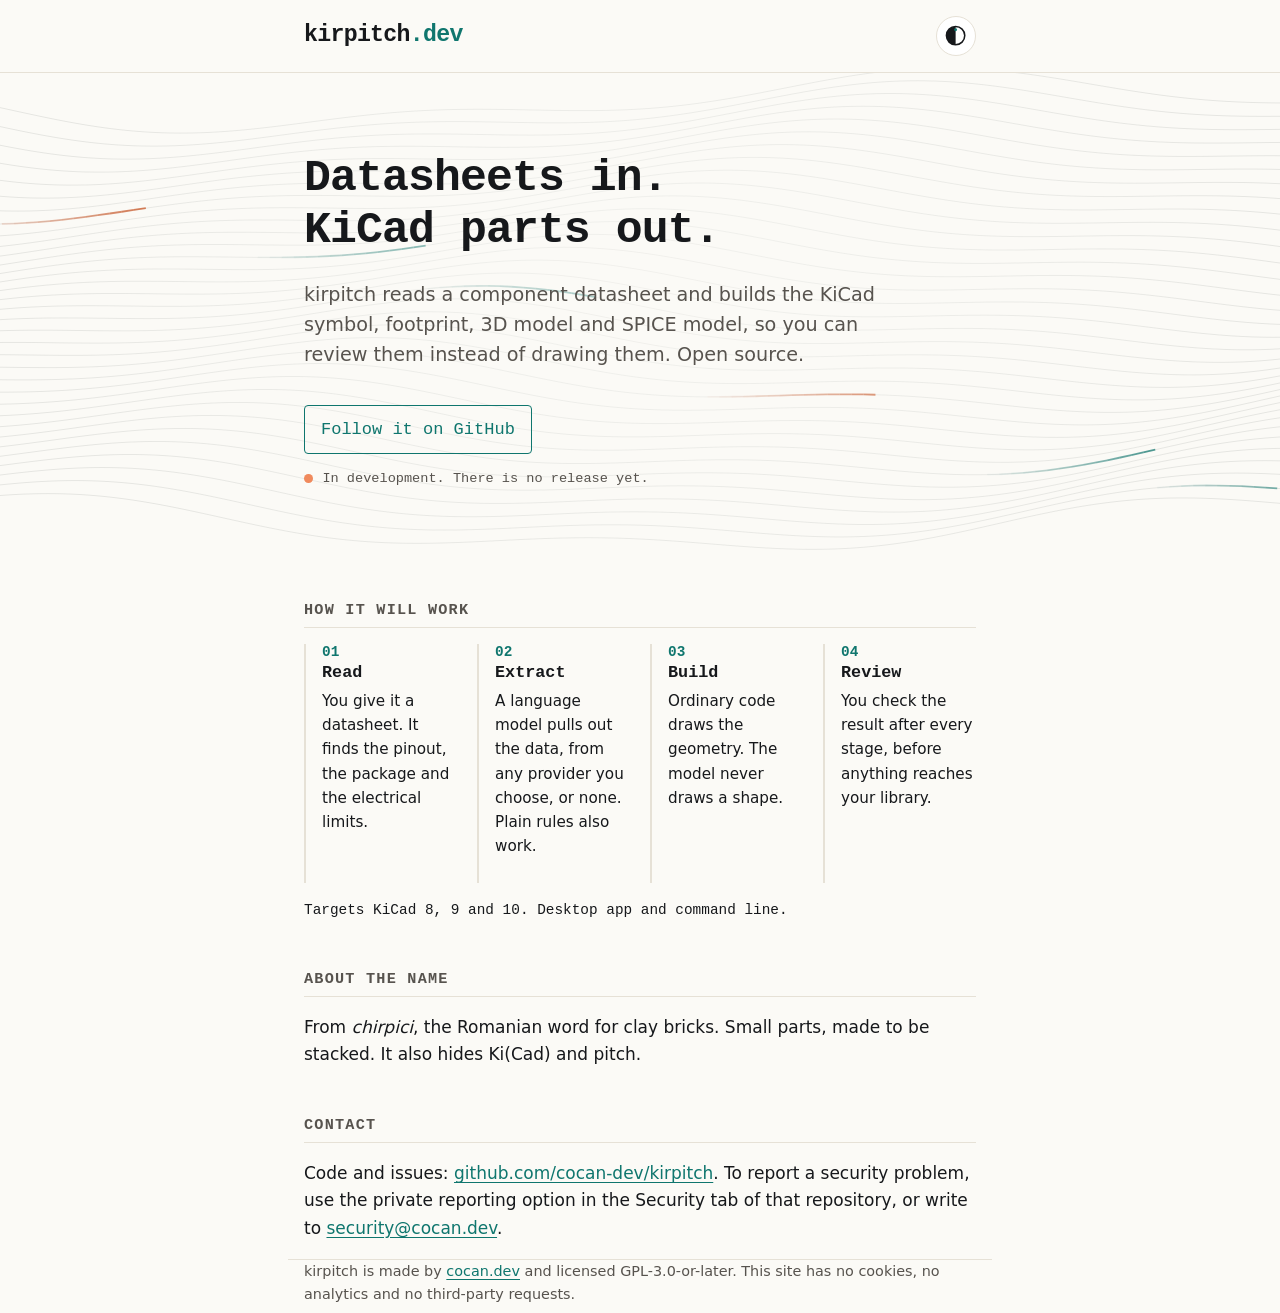
==== index.html @ 2db50135 "Kirpitch holding page Holding page for kirpitch.dev, deployed with GitHub Pages." ====
<!doctype html>
<html lang="en">
<head>
  <meta charset="utf-8">
  <meta name="viewport" content="width=device-width, initial-scale=1">
  <title>kirpitch.dev: datasheets in, KiCad parts out</title>
  <meta name="description" content="kirpitch turns component datasheets into reviewed KiCad parts. Open source, in development.">
  <meta name="color-scheme" content="light dark">
  <link rel="icon" href="favicon.svg" type="image/svg+xml">
  <link rel="stylesheet" href="style.css">
</head>
<body>
  <header class="top">
    <div class="wrap topbar">
      <a class="logo" href="/">kirpitch<span>.dev</span></a>
      <button class="theme" type="button" aria-label="Switch between light and dark theme" title="Light / dark">
        <svg viewBox="0 0 24 24" aria-hidden="true"><circle class="rim" cx="12" cy="12" r="9.5"/><path class="half" d="M12 2.5a9.5 9.5 0 0 0 0 19z"/><circle class="pin" cx="12" cy="6" r="1.5"/></svg>
      </button>
    </div>
  </header>
  <script>
    (function () {
      var r = document.documentElement, k = "theme";
      try { var s = localStorage.getItem(k); if (s) r.dataset.theme = s; } catch (e) {}
      document.addEventListener("click", function (e) {
        var b = e.target.closest(".theme"); if (!b) return;
        var dark = r.dataset.theme ? r.dataset.theme === "dark" : matchMedia("(prefers-color-scheme: dark)").matches;
        var next = dark ? "light" : "dark";
        var apply = function () { r.dataset.theme = next; try { localStorage.setItem(k, next); } catch (e2) {} };
        if (!document.startViewTransition || matchMedia("(prefers-reduced-motion: reduce)").matches) { apply(); return; }
        /* the new theme spreads outward from the button as a wave */
        var rc = b.getBoundingClientRect(), x = rc.left + rc.width / 2, y = rc.top + rc.height / 2;
        var end = Math.hypot(Math.max(x, innerWidth - x), Math.max(y, innerHeight - y));
        var tr = document.startViewTransition(apply);
        tr.ready.then(function () {
          r.animate({ clipPath: ["circle(0px at " + x + "px " + y + "px)", "circle(" + end + "px at " + x + "px " + y + "px)"] },
            { duration: 750, easing: "cubic-bezier(.4,0,.2,1)", pseudoElement: "::view-transition-new(root)" });
          var ring = document.createElement("div"); ring.className = "wave"; ring.style.left = x + "px"; ring.style.top = y + "px";
          document.body.appendChild(ring);
          ring.animate({ transform: ["translate(-50%,-50%) scale(0)", "translate(-50%,-50%) scale(" + (2 * end / 100) + ")"], opacity: [0.9, 0] },
            { duration: 750, easing: "cubic-bezier(.4,0,.2,1)" }).onfinish = function () { ring.remove(); };
        });
      });
    })();
  </script>

  <main class="wrap">
    <section class="hero">
      <h1>Datasheets in. <span class="nb">KiCad parts out.</span></h1>
      <p class="lead">kirpitch reads a component datasheet and builds the KiCad symbol, footprint, 3D model and SPICE model, so you can review them instead of drawing them. Open source.</p>
      <p><a class="button" href="https://github.com/cocan-dev/kirpitch">Follow it on GitHub</a></p>
      <p class="status"><span class="dot"></span>In development. There is no release yet.</p>
    </section>

    <section>
      <h2 id="how">How it will work</h2>
      <ol class="steps">
        <li><span class="n">01</span><h3>Read</h3><p>You give it a datasheet. It finds the pinout, the package and the electrical limits.</p></li>
        <li><span class="n">02</span><h3>Extract</h3><p>A language model pulls out the data, from any provider you choose, or none. Plain rules also work.</p></li>
        <li><span class="n">03</span><h3>Build</h3><p>Ordinary code draws the geometry. The model never draws a shape.</p></li>
        <li><span class="n">04</span><h3>Review</h3><p>You check the result after every stage, before anything reaches your library.</p></li>
      </ol>
      <p class="more">Targets KiCad 8, 9 and 10. Desktop app and command line.</p>
    </section>

    <section>
      <h2 id="name">About the name</h2>
      <p>From <em>chirpici</em>, the Romanian word for clay bricks. Small parts, made to be stacked. It also hides Ki(Cad) and pitch.</p>
    </section>

    <section>
      <h2 id="contact">Contact</h2>
      <p>Code and issues: <a href="https://github.com/cocan-dev/kirpitch">github.com/cocan-dev/kirpitch</a>. To report a security problem, use the private reporting option in the Security tab of that repository, or write to <a href="mailto:security@cocan.dev">security@cocan.dev</a>.</p>
    </section>
  </main>

  <footer class="wrap">
    <p>kirpitch is made by <a href="https://cocan.dev">cocan.dev</a> and licensed GPL-3.0-or-later. This site has no cookies, no analytics and no third-party requests.</p>
  </footer>
  <script>
/* hero background: slow signal lines with data pulses; the pointer acts as a gravity well (canvas, decorative) */
(function () {
  var hero = document.querySelector('.hero');
  var cv = document.createElement('canvas'); cv.className = 'bgc'; cv.setAttribute('aria-hidden', 'true');
  hero.insertBefore(cv, hero.firstChild);
  var ctx = cv.getContext('2d'), root = document.documentElement;
  var reduce = matchMedia('(prefers-reduced-motion: reduce)').matches;
  var W = 0, H = 0, dpr = 1, cols, visible = true, t0 = performance.now();
  function hex(s) { s = s.trim(); if (s.length === 4) s = '#' + s[1] + s[1] + s[2] + s[2] + s[3] + s[3]; return [parseInt(s.slice(1, 3), 16), parseInt(s.slice(3, 5), 16), parseInt(s.slice(5, 7), 16)]; }
  function readColors() {
    var cs = getComputedStyle(root), bg = hex(cs.getPropertyValue('--bg')), dark = (bg[0] + bg[1] + bg[2]) < 300;
    cols = { fg: hex(cs.getPropertyValue('--fg')), ac: hex(cs.getPropertyValue('--accent')), alt: dark ? [240, 138, 93] : [194, 65, 12] };
  }
  function rgba(c, a) { return 'rgba(' + c[0] + ',' + c[1] + ',' + c[2] + ',' + a + ')'; }
  var N = 34;
  /* gravity: every point is pulled toward the pointer along the line between them; the pull fades with distance,
     so lines curve concentrically around the pointer like light bending around a mass */
  var mx = -9999, my = -9999, tx = -9999, ty = -9999, pw = 0, want = 0, A = 0.62, R2 = 230 * 230, px = 0, py = 0;
  function pt(j, x, t) {
    var y = H * (0.06 + 0.88 * j / (N - 1)) + 24 * Math.sin(x * 0.0045 + t * 0.18 + j * 0.14) + 10 * Math.sin(x * 0.012 - t * 0.12 + j * 0.31);
    if (pw > 0.002) {
      var dx = mx - x, dy = my - y, f = A * pw * Math.exp(-(dx * dx + dy * dy) / R2);
      x += dx * f; y += dy * f;
    }
    px = x; py = y;
  }
  if (!reduce) {
    document.addEventListener('pointermove', function (e) {
      var r = cv.getBoundingClientRect(); tx = e.clientX - r.left; ty = e.clientY - r.top;
      want = (ty > -60 && ty < r.height + 60) ? 1 : 0;
      if (pw < 0.01) { mx = tx; my = ty; }
    }, { passive: true });
    document.documentElement.addEventListener('pointerleave', function () { want = 0; });
  }
  function ease() { mx += (tx - mx) * 0.16; my += (ty - my) * 0.16; pw += (want - pw) * 0.07; }
  function draw(t) {
    ctx.setTransform(dpr, 0, 0, dpr, 0, 0); ctx.clearRect(0, 0, W, H);
    var j, x;
    if (pw > 0.01) {
      var g = ctx.createRadialGradient(mx, my, 0, mx, my, 150);
      g.addColorStop(0, rgba(cols.ac, 0.09 * pw)); g.addColorStop(1, rgba(cols.ac, 0));
      ctx.fillStyle = g; ctx.fillRect(mx - 150, my - 150, 300, 300);
    }
    ctx.lineWidth = 1; ctx.strokeStyle = rgba(cols.fg, 0.085);
    for (j = 0; j < N; j++) {
      ctx.beginPath();
      for (x = 0; x <= W + 6; x += 6) { pt(j, x, t); if (x === 0) ctx.moveTo(px, py); else ctx.lineTo(px, py); }
      ctx.stroke();
    }
    if (reduce) return;
    for (var p = 0; p < 7; p++) {
      j = (p * 5 + 2) % N;
      var head = (((t * (0.05 + (p % 3) * 0.015) + p * 0.19) % 1.4) - 0.2) * W, col = p % 3 === 1 ? cols.alt : cols.ac;
      for (var s = 0; s < 14; s++) {
        var x0 = head - s * 12, x1 = x0 - 12; if (x1 < 0 || x0 > W) continue;
        ctx.strokeStyle = rgba(col, 0.75 * (1 - s / 14)); ctx.lineWidth = 1.8;
        ctx.beginPath(); pt(j, x0, t); ctx.moveTo(px, py); pt(j, x1, t); ctx.lineTo(px, py); ctx.stroke();
      }
    }
  }
  function frame(now) { ease(); if (visible) draw((now - t0) / 1000); if (!reduce) requestAnimationFrame(frame); }
  function resize() { dpr = Math.min(devicePixelRatio || 1, 2); W = cv.clientWidth; H = cv.clientHeight; cv.width = Math.round(W * dpr); cv.height = Math.round(H * dpr); readColors(); draw((performance.now() - t0) / 1000); }
  new ResizeObserver(resize).observe(cv);
  new MutationObserver(function () { readColors(); if (reduce) draw(0); }).observe(root, { attributes: true, attributeFilter: ['data-theme'] });
  matchMedia('(prefers-color-scheme: dark)').addEventListener('change', function () { readColors(); if (reduce) draw(0); });
  new IntersectionObserver(function (e) { visible = e[0].isIntersecting; }).observe(hero);
  resize(); requestAnimationFrame(frame);
})();
</script>
</body>
</html>
---- style.css ----
:root {
  --bg: #fbfaf6;
  --fg: #16181b;
  --muted: #57534e;
  --line: #e6e1d6;
  --accent: #c2410c;
  --card: #ffffff;
  --mono: ui-monospace, "Cascadia Code", "SF Mono", Menlo, Consolas, monospace;
  --sans: system-ui, -apple-system, "Segoe UI", Roboto, sans-serif;
}
@media (prefers-color-scheme: dark) {
  :root {
    --bg: #14161a;
    --fg: #e8e8e3;
    --muted: #9aa0a6;
    --line: #2c3036;
    --accent: #f08a5d;
    --card: #1b1e23;
  }
}
* { box-sizing: border-box; }
body {
  margin: 0;
  background: var(--bg);
  color: var(--fg);
  font: 1.0625rem/1.6 var(--sans);
}
.wrap { max-width: 44rem; margin: 0 auto; padding: 0 1rem; }
header { padding-top: 2rem; }
.logo { font: 700 2rem/1 var(--mono); letter-spacing: -0.03em; color: var(--fg); text-decoration: none; }
.logo span { color: var(--accent); }
a { color: var(--accent); text-underline-offset: 0.2em; }
a:focus-visible { outline: 2px solid var(--accent); outline-offset: 2px; }
.hero { padding: 4rem 0 2rem; position: relative; isolation: isolate; }
h1 { font: 700 clamp(1.9rem, 5vw, 2.8rem)/1.15 var(--mono); margin: 0 0 1rem; letter-spacing: -0.02em; }
h2 { font: 600 0.95rem var(--mono); text-transform: uppercase; letter-spacing: 0.08em; color: var(--muted); margin: 3rem 0 1rem; border-bottom: 1px solid var(--line); padding-bottom: 0.5rem; }
h3 { font: 600 1.05rem var(--mono); margin: 0 0 0.4rem; }
.lead { color: var(--muted); font-size: 1.2rem; margin: 0 0 1.5rem; }
.button { display: inline-block; font-family: var(--mono); padding: 0.6rem 1rem; border: 1px solid var(--accent); border-radius: 4px; text-decoration: none; }
.button:hover { background: var(--accent); color: var(--bg); }
.cards { list-style: none; margin: 0; padding: 0; display: grid; gap: 1rem; grid-template-columns: repeat(auto-fit, minmax(13rem, 1fr)); }
.cards li, .project { background: var(--card); border: 1px solid var(--line); border-radius: 6px; padding: 1rem; }
.cards p, .project p { margin: 0 0 0.5rem; }
.project h3 a { text-decoration: none; }
footer { margin-top: 4rem; padding-bottom: 2rem; color: var(--muted); font-size: 0.9rem; border-top: 1px solid var(--line); padding-top: 1rem; }
footer p { margin: 0 0 0.4rem; }

/* Team: each person is a generated "chip" (a nod to KiCad parts) */
.team { list-style: none; margin: 0; padding: 0; display: grid; gap: 1.5rem; grid-template-columns: repeat(auto-fit, minmax(9rem, 1fr)); }
.chip { text-align: center; --c: var(--accent); }
.chip.c2 { --c: #1f8a7a; }
.chip.c3 { --c: #6b4fd0; }
@media (prefers-color-scheme: dark) {
  .chip.c2 { --c: #4fd1b8; }
  .chip.c3 { --c: #a38bff; }
}
.chip svg { width: 8rem; max-width: 100%; height: auto; overflow: visible; }
.chip .pins rect { fill: var(--muted); opacity: 0.55; transition: transform 0.25s, opacity 0.25s, fill 0.25s; }
.chip .body { fill: var(--card); stroke: var(--c); stroke-width: 2; }
.chip .pin1 { fill: var(--c); }
.chip .die rect { fill: var(--c); transition: opacity 0.4s; }
.chip:hover .pins rect, .chip:focus-within .pins rect { fill: var(--c); opacity: 1; }
.chip:hover .die rect:nth-child(odd) { opacity: 0.35; }
.chip h3 { margin: 0.5rem 0 0; }
.chip h3::before { content: "U"; color: var(--muted); margin-right: 0.3em; }
@media (prefers-reduced-motion: reduce) { .chip * { transition: none !important; } }

/* Open source: project cards, generated by scripts/update_activity.py */
.projects { list-style: none; margin: 0; padding: 0; display: grid; gap: 1rem; grid-template-columns: repeat(auto-fit, minmax(16rem, 1fr)); row-gap: 0; column-gap: 1rem; --p0: var(--accent); --p1: #1f8a7a; --p2: #6b4fd0; }
@media (prefers-color-scheme: dark) { .projects { --p1: #4fd1b8; --p2: #a38bff; } }
.proj { --c: var(--p0); background: var(--card); border: 1px solid var(--line); border-top: 3px solid var(--c); border-radius: 6px; padding: 1rem; margin-bottom: 1rem; display: grid; grid-row: span 4; grid-template-rows: subgrid; row-gap: 0; transition: transform 0.2s, box-shadow 0.2s; }
.proj.p1 { --c: var(--p1); } .proj.p2 { --c: var(--p2); }
.proj:hover, .proj:focus-within { transform: translateY(-3px); box-shadow: 0 6px 18px color-mix(in srgb, var(--c) 25%, transparent); }
.proj > * { margin: 0 0 0.7rem; }
.proj > :last-child { margin-bottom: 0; }
.proj .head { display: flex; align-items: center; gap: 0.5rem; }
.proj h3 { margin: 0; flex: 1; } .proj h3 a { color: var(--c); text-decoration: none; } .proj h3 a:hover { text-decoration: underline; }
.led { width: 0.6rem; height: 0.6rem; border-radius: 50%; background: var(--line); }
.proj.live .led { background: var(--c); animation: pulse 2s ease-in-out infinite; }
@keyframes pulse { 0%, 100% { box-shadow: 0 0 0 0 color-mix(in srgb, var(--c) 60%, transparent); } 50% { box-shadow: 0 0 0 6px transparent; } }
.badge { font: 0.7rem var(--mono); color: var(--muted); border: 1px solid var(--line); border-radius: 3px; padding: 0 0.35rem; }
.proj .desc { font-size: 0.95rem; }
.graph { height: 3.2rem; }
.bars { display: flex; align-items: flex-end; gap: 2px; height: 100%; }
.bar { flex: 1; height: 12%; border-radius: 2px; background: var(--line); transform-origin: bottom; animation: grow 0.6s backwards; animation-delay: calc(var(--i) * 45ms); }
.bar.on { height: var(--h); background: var(--c); }
.bar:hover { filter: brightness(1.3); }
@keyframes grow { from { transform: scaleY(0); } }
.matrix { display: grid; grid-auto-flow: column; grid-template-rows: repeat(7, 1fr); grid-auto-columns: 1fr; gap: 2px; height: 100%; }
.cell { border-radius: 2px; background: var(--line); animation: grow 0.6s backwards; animation-delay: calc(var(--i) * 45ms); }
.cell.on { background: var(--c); } .cell.l1 { opacity: 0.45; } .cell.l2 { opacity: 0.65; } .cell.l3 { opacity: 0.85; } .cell.future { background: transparent; }
.cell:hover { filter: brightness(1.3); }
.proj .meta { display: flex; justify-content: space-between; gap: 0.5rem; font: 0.75rem var(--mono); color: var(--muted); }
.more { margin: 1rem 0 0; font-family: var(--mono); font-size: 0.9rem; }
@media (prefers-reduced-motion: reduce) { .bar, .cell, .led, .proj { animation: none !important; transition: none !important; } }

/* Hero: reactive grid (grid.js moves --mx/--my with the pointer) */
.gridfx { position: absolute; inset: 0 -1rem; z-index: -1; --mx: 30%; --my: 40%; pointer-events: none;
  background-image: linear-gradient(color-mix(in srgb, var(--fg) 14%, transparent) 1px, transparent 1px), linear-gradient(90deg, color-mix(in srgb, var(--fg) 14%, transparent) 1px, transparent 1px);
  background-size: 32px 32px;
  -webkit-mask-image: linear-gradient(to bottom, #000 40%, transparent); mask-image: linear-gradient(to bottom, #000 40%, transparent); }
.gridfx::after { content: ""; position: absolute; inset: 0; opacity: 0; transition: opacity 0.3s;
  background-image: linear-gradient(var(--accent) 1px, transparent 1px), linear-gradient(90deg, var(--accent) 1px, transparent 1px);
  background-size: 32px 32px;
  -webkit-mask-image: radial-gradient(circle 150px at var(--mx) var(--my), #000, transparent);
  mask-image: radial-gradient(circle 150px at var(--mx) var(--my), #000, transparent); }
.gridfx.active::after { opacity: 0.55; }

/* What we do: animated technical icons */
.svcs { list-style: none; margin: 0; padding: 0; display: grid; gap: 1rem; grid-template-columns: repeat(auto-fit, minmax(13rem, 1fr)); --p0: var(--accent); --p1: #1f8a7a; --p2: #6b4fd0; }
@media (prefers-color-scheme: dark) { .svcs { --p1: #4fd1b8; --p2: #a38bff; } }
.svc { --c: var(--p0); background: var(--card); border: 1px solid var(--line); border-top: 3px solid var(--c); border-radius: 6px; padding: 1rem; transition: transform 0.2s, box-shadow 0.2s; }
.svc { margin-bottom: 1rem; display: grid; grid-row: span 2; grid-template-rows: subgrid; row-gap: 0; }
.svcs { row-gap: 0; column-gap: 1rem; }
.svc.s1 { --c: var(--p1); } .svc.s2 { --c: var(--p2); }
.svc:hover { transform: translateY(-3px); box-shadow: 0 6px 18px color-mix(in srgb, var(--c) 25%, transparent); }
.svc .head { display: flex; align-items: flex-start; gap: 0.6rem; margin-bottom: 0.5rem; }
.svc svg { width: 1.4rem; height: 1.4rem; flex: none; margin-top: 0.05rem; fill: none; stroke: var(--c); stroke-width: 1.6; stroke-linecap: round; stroke-linejoin: round; }
.svc h3 { margin: 0; color: var(--fg); }
.svc p { margin: 0; font-size: 0.95rem; }

/* Hero grid, canvas mode (grid.js draws the bending grid) */
.gridfx.canvas { background: none; color: var(--fg); }
.gridfx.canvas::after { display: none; }
.gridfx canvas { position: absolute; inset: 0; width: 100%; height: 100%; }

/* Contact link and How we work */
.hint { color: var(--muted); font: 0.85rem var(--mono); margin-left: 0.5rem; }
.steps { list-style: none; margin: 0; padding: 0; display: grid; gap: 0 1.25rem; grid-template-columns: repeat(4, 1fr); }
@media (max-width: 40rem) { .steps { grid-template-columns: repeat(2, 1fr); } }
@media (max-width: 22rem) { .steps { grid-template-columns: 1fr; } }
.steps li { display: grid; grid-row: span 3; grid-template-rows: subgrid; row-gap: 0; border-left: 2px solid var(--line); padding: 0 0 1.5rem 1rem; transition: border-color 0.2s; }
.steps li:hover { border-left-color: var(--accent); }
.steps .n { font: 700 0.9rem var(--mono); color: var(--accent); margin-bottom: 0.2rem; }
.steps h3 { margin: 0 0 0.4rem; }
.steps p { margin: 0; font-size: 0.95rem; }

/* ---- additions for the mockup ---- */
:root[data-theme="light"] { --bg:#fbfaf6; --fg:#16181b; --muted:#57534e; --line:#e6e1d6; --accent:#c2410c; --card:#ffffff; color-scheme: light; }
:root[data-theme="dark"]  { --bg:#14161a; --fg:#e8e8e3; --muted:#9aa0a6; --line:#2c3036; --accent:#f08a5d; --card:#1b1e23; color-scheme: dark; }
:root[data-theme="light"] .chip.c2 { --c:#1f8a7a; } :root[data-theme="light"] .chip.c3 { --c:#6b4fd0; }
:root[data-theme="dark"] .chip.c2 { --c:#4fd1b8; }  :root[data-theme="dark"] .chip.c3 { --c:#a38bff; }
:root[data-theme="light"] .svcs, :root[data-theme="light"] .projects { --p1:#1f8a7a; --p2:#6b4fd0; }
:root[data-theme="dark"] .svcs, :root[data-theme="dark"] .projects { --p1:#4fd1b8; --p2:#a38bff; }

header.top { position: sticky; top: 0; z-index: 10; padding: 0; background: var(--bg); border-bottom: 1px solid var(--line); }
.topbar { display: flex; align-items: center; gap: 2rem; height: 4.5rem; justify-content: space-between; }
.top .logo { font-size: 1.45rem; }
h2[id] { scroll-margin-top: 6rem; }
.theme { flex: none; width: 2.5rem; height: 2.5rem; padding: 0; border: 1px solid var(--line); border-radius: 50%; background: var(--card); color: var(--fg); cursor: pointer; display: grid; place-items: center; transition: border-color 0.2s; }
.theme:hover { border-color: var(--accent); }
.theme:focus-visible { outline: 2px solid var(--accent); outline-offset: 2px; }
.theme svg { width: 1.45rem; height: 1.45rem; transition: transform 0.6s cubic-bezier(0.5, -0.5, 0.3, 1.5); }
.theme .rim { fill: none; stroke: currentColor; stroke-width: 1.6; }
.theme .half { fill: currentColor; }
.theme .pin { fill: var(--accent); }
:root[data-theme="dark"] .theme svg { transform: rotate(180deg); }
@media (prefers-color-scheme: dark) { :root:not([data-theme]) .theme svg { transform: rotate(180deg); } }
/* theme change: the new theme spreads from the button as a wave */
::view-transition-old(root), ::view-transition-new(root) { animation: none; mix-blend-mode: normal; }
.wave { position: fixed; width: 100px; height: 100px; border: 2px solid var(--accent); border-radius: 50%; pointer-events: none; z-index: 9999; }
@media (prefers-reduced-motion: reduce) { .theme svg { transition: none; } }.svc, .proj { box-shadow: 0 1px 2px rgba(40, 30, 10, 0.05), 0 4px 14px rgba(40, 30, 10, 0.04); }
.hero { padding: 5rem 0 2.5rem; }
h1 { margin-bottom: 1.5rem; }
.hero .lead { margin-bottom: 2.25rem; line-height: 1.55; max-width: 38rem; }
.hero p:has(.button) { margin: 0 0 1.1rem; }
body { overflow-x: clip; }

/* hero background canvas (candidate styles, behind the text) */
.hero { min-height: 33rem; }
.bgc { position: absolute; top: 0; bottom: 0; left: 50%; width: 100vw; height: 100%; transform: translateX(-50%); z-index: -1; pointer-events: none;
  -webkit-mask-image: radial-gradient(ellipse 50% 72% at 50% 45%, rgba(0,0,0,0.4), #000 100%); mask-image: radial-gradient(ellipse 50% 72% at 50% 45%, rgba(0,0,0,0.4), #000 100%); }
.team { grid-template-columns: repeat(auto-fit, minmax(12.5rem, 1fr)); align-items: start; gap: 2rem 1.5rem; }
.chip { text-align: left; }
.chip svg { width: 6rem; }
.chip .role { margin: 0 0 0.5rem; font: 0.8rem var(--mono); color: var(--c); text-transform: uppercase; letter-spacing: 0.06em; }
.chip .bio { margin: 0; font-size: 0.95rem; }

.nb { white-space: nowrap; }

/* ---- kirpitch.dev: teal accent, orange as the second colour ---- */
:root { --accent: #0f766e; }
:root[data-theme="light"] { --accent: #0f766e; }
:root[data-theme="dark"] { --accent: #4fd1b8; }
@media (prefers-color-scheme: dark) { :root:not([data-theme]) { --accent: #4fd1b8; } }
.hero { min-height: 30rem; }
.hero .lead { max-width: 36rem; }
.status { margin: 0; font: 0.85rem var(--mono); color: var(--muted); display: flex; align-items: center; gap: 0.6rem; }
.status .dot { width: 0.55rem; height: 0.55rem; border-radius: 50%; background: #f08a5d; box-shadow: 0 0 0 0 color-mix(in srgb, #f08a5d 60%, transparent); animation: ping 2.4s ease-out infinite; }
@keyframes ping { 0% { box-shadow: 0 0 0 0 color-mix(in srgb, #f08a5d 55%, transparent); } 70%, 100% { box-shadow: 0 0 0 8px transparent; } }
@media (prefers-reduced-motion: reduce) { .status .dot { animation: none; } }
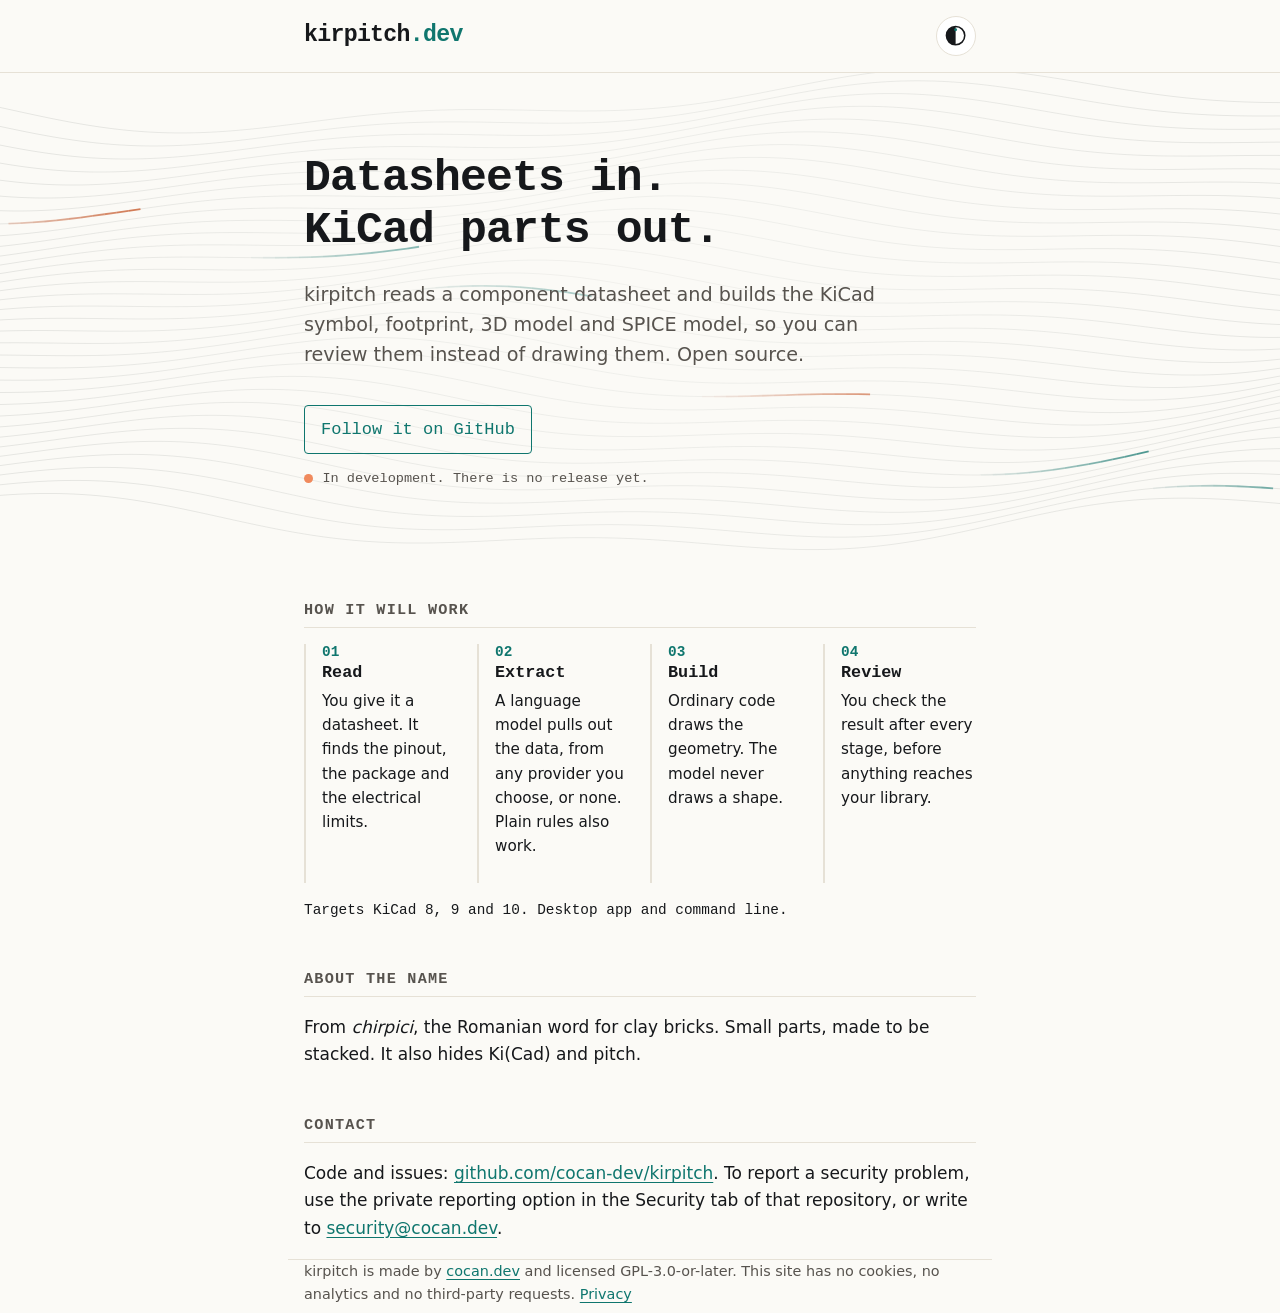
==== commit c7b2a6c3: "Add a privacy page and link it from the footer" ====
--- a/index.html
+++ b/index.html
@@ -75,7 +75,7 @@
   </main>
 
   <footer class="wrap">
-    <p>kirpitch is made by <a href="https://cocan.dev">cocan.dev</a> and licensed GPL-3.0-or-later. This site has no cookies, no analytics and no third-party requests.</p>
+    <p>kirpitch is made by <a href="https://cocan.dev">cocan.dev</a> and licensed GPL-3.0-or-later. This site has no cookies, no analytics and no third-party requests. <a href="/privacy.html">Privacy</a></p>
   </footer>
   <script>
 /* hero background: slow signal lines with data pulses; the pointer acts as a gravity well (canvas, decorative) */
--- a/style.css
+++ b/style.css
@@ -188,4 +188,5 @@
 .status { margin: 0; font: 0.85rem var(--mono); color: var(--muted); display: flex; align-items: center; gap: 0.6rem; }
 .status .dot { width: 0.55rem; height: 0.55rem; border-radius: 50%; background: #f08a5d; box-shadow: 0 0 0 0 color-mix(in srgb, #f08a5d 60%, transparent); animation: ping 2.4s ease-out infinite; }
 @keyframes ping { 0% { box-shadow: 0 0 0 0 color-mix(in srgb, #f08a5d 55%, transparent); } 70%, 100% { box-shadow: 0 0 0 8px transparent; } }
-@media (prefers-reduced-motion: reduce) { .status .dot { animation: none; } }+@media (prefers-reduced-motion: reduce) { .status .dot { animation: none; } }
+.prose { padding-top: 3rem; } .prose h1 { margin-bottom: 1rem; } .prose h2 { margin-top: 2.2rem; } .prose li { margin: 0 0 0.5rem; } .prose code { font-family: var(--mono); font-size: 0.9em; }
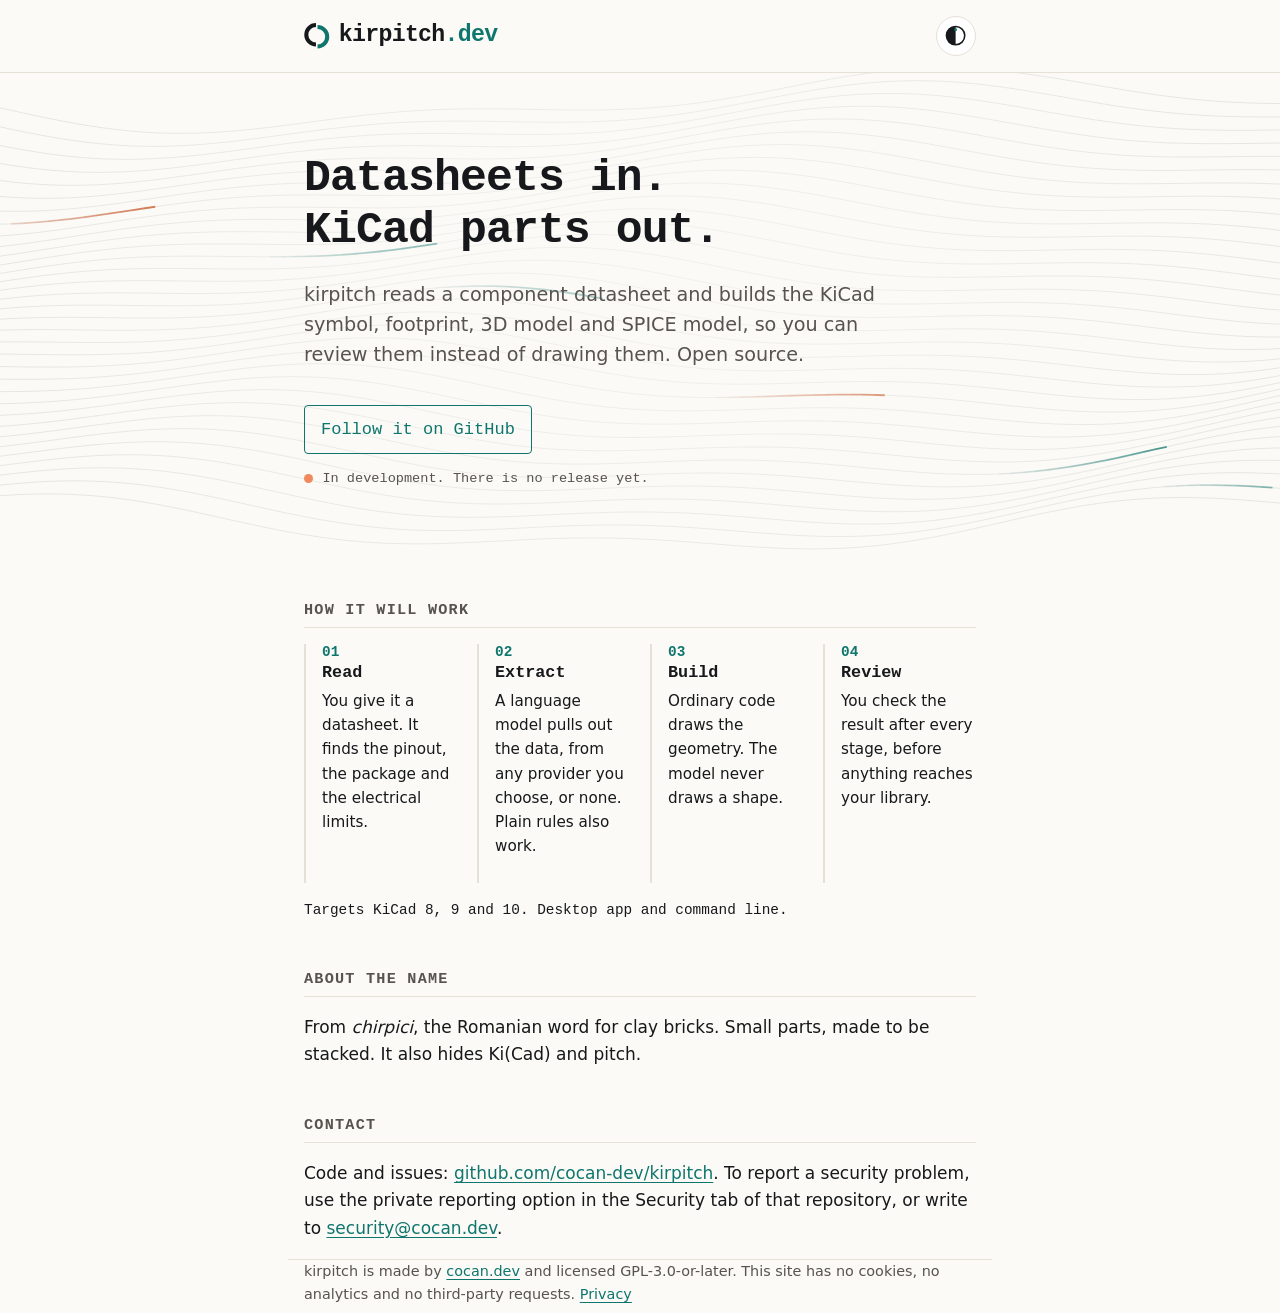
==== commit 76f7f353: "Add the two-halves mark to the header lockup" ====
--- a/index.html
+++ b/index.html
@@ -12,7 +12,7 @@
 <body>
   <header class="top">
     <div class="wrap topbar">
-      <a class="logo" href="/">kirpitch<span>.dev</span></a>
+      <a class="logo" href="/"><svg class="mark" viewBox="0 0 100 100" aria-hidden="true"><path d="M47 8A38 38 0 0 0 47 84"/><path class="b" d="M53 16A38 38 0 0 1 53 92"/></svg>kirpitch<span>.dev</span></a>
       <button class="theme" type="button" aria-label="Switch between light and dark theme" title="Light / dark">
         <svg viewBox="0 0 24 24" aria-hidden="true"><circle class="rim" cx="12" cy="12" r="9.5"/><path class="half" d="M12 2.5a9.5 9.5 0 0 0 0 19z"/><circle class="pin" cx="12" cy="6" r="1.5"/></svg>
       </button>
--- a/style.css
+++ b/style.css
@@ -28,7 +28,10 @@
 .wrap { max-width: 44rem; margin: 0 auto; padding: 0 1rem; }
 header { padding-top: 2rem; }
 .logo { font: 700 2rem/1 var(--mono); letter-spacing: -0.03em; color: var(--fg); text-decoration: none; }
+.logo { display: inline-flex; align-items: center; }
 .logo span { color: var(--accent); }
+.logo .mark { margin-right: 0.4em; width: 1.1em; height: 1.1em; flex: none; fill: none; stroke: var(--fg); stroke-width: 16; }
+.logo .mark .b { stroke: var(--accent); }
 a { color: var(--accent); text-underline-offset: 0.2em; }
 a:focus-visible { outline: 2px solid var(--accent); outline-offset: 2px; }
 .hero { padding: 4rem 0 2rem; position: relative; isolation: isolate; }
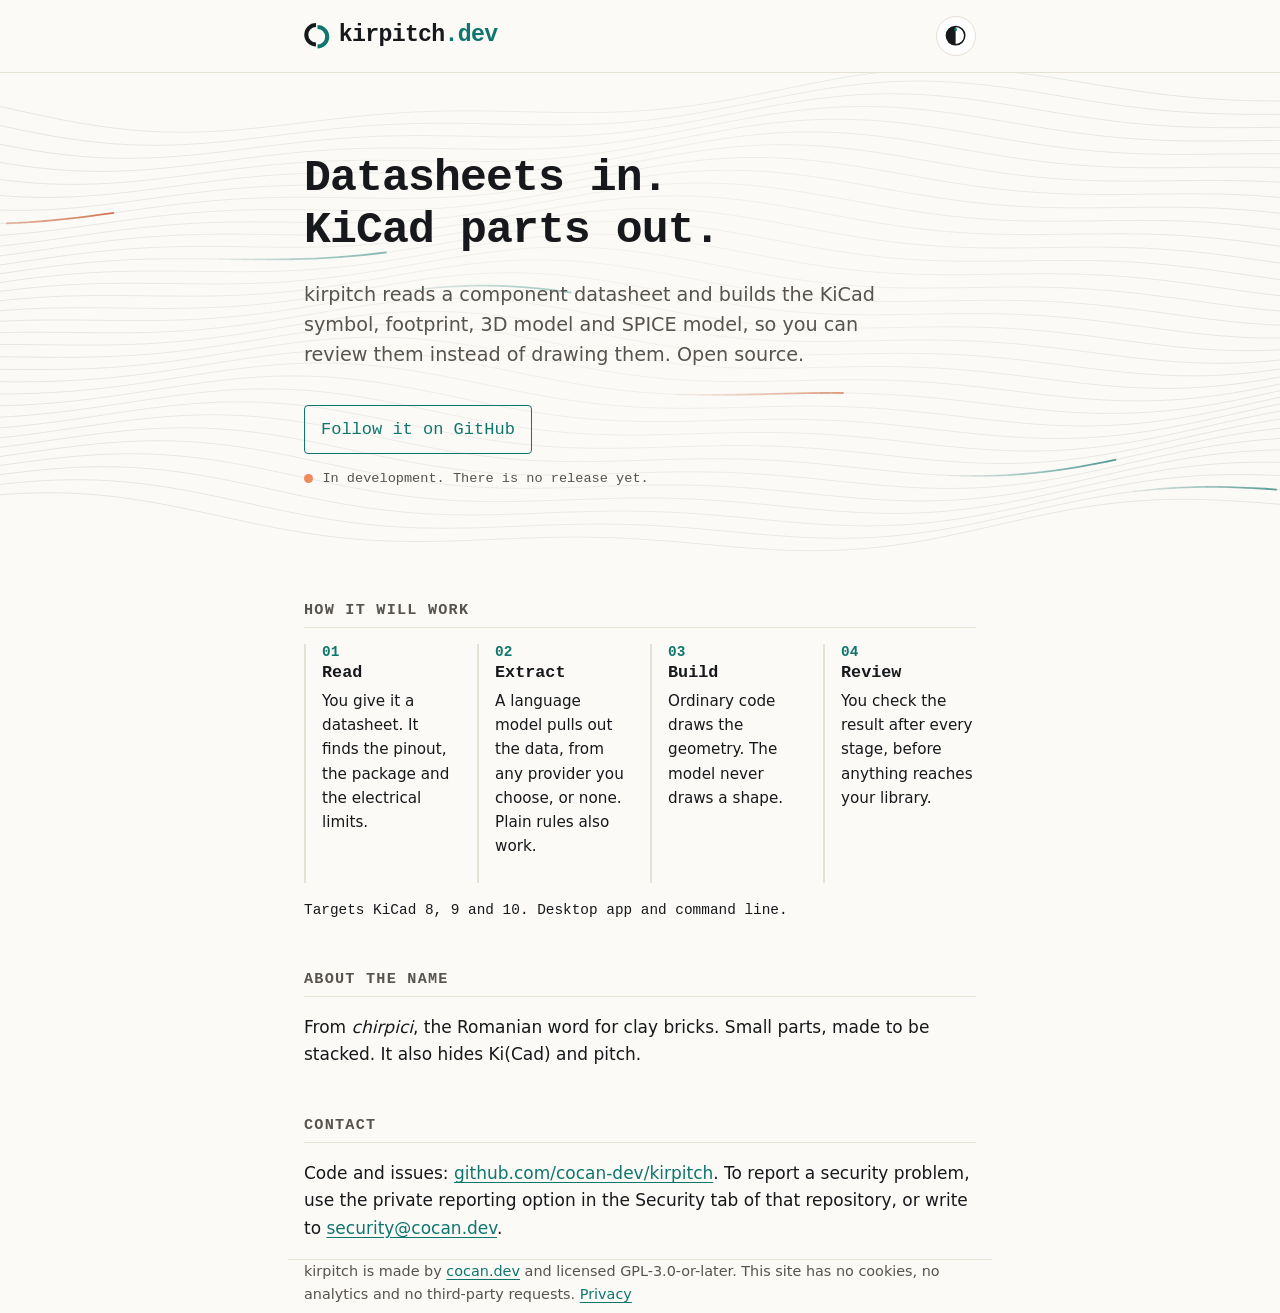
==== commit 9947dbab: "Add social preview image, Open Graph tags and touch icon" ====
--- a/index.html
+++ b/index.html
@@ -6,7 +6,18 @@
   <title>kirpitch.dev: datasheets in, KiCad parts out</title>
   <meta name="description" content="kirpitch turns component datasheets into reviewed KiCad parts. Open source, in development.">
   <meta name="color-scheme" content="light dark">
+  <meta property="og:type" content="website">
+  <meta property="og:site_name" content="kirpitch.dev">
+  <meta property="og:url" content="https://kirpitch.dev/">
+  <meta property="og:title" content="kirpitch.dev: datasheets in, KiCad parts out">
+  <meta property="og:description" content="kirpitch turns component datasheets into reviewed KiCad parts. Open source, in development.">
+  <meta property="og:image" content="https://kirpitch.dev/social.png">
+  <meta property="og:image:width" content="1200">
+  <meta property="og:image:height" content="630">
+  <meta property="og:image:alt" content="The kirpitch.dev mark and the line: Datasheets in. KiCad parts out.">
+  <meta name="twitter:card" content="summary_large_image">
   <link rel="icon" href="favicon.svg" type="image/svg+xml">
+  <link rel="apple-touch-icon" href="apple-touch-icon.png">
   <link rel="stylesheet" href="style.css">
 </head>
 <body>
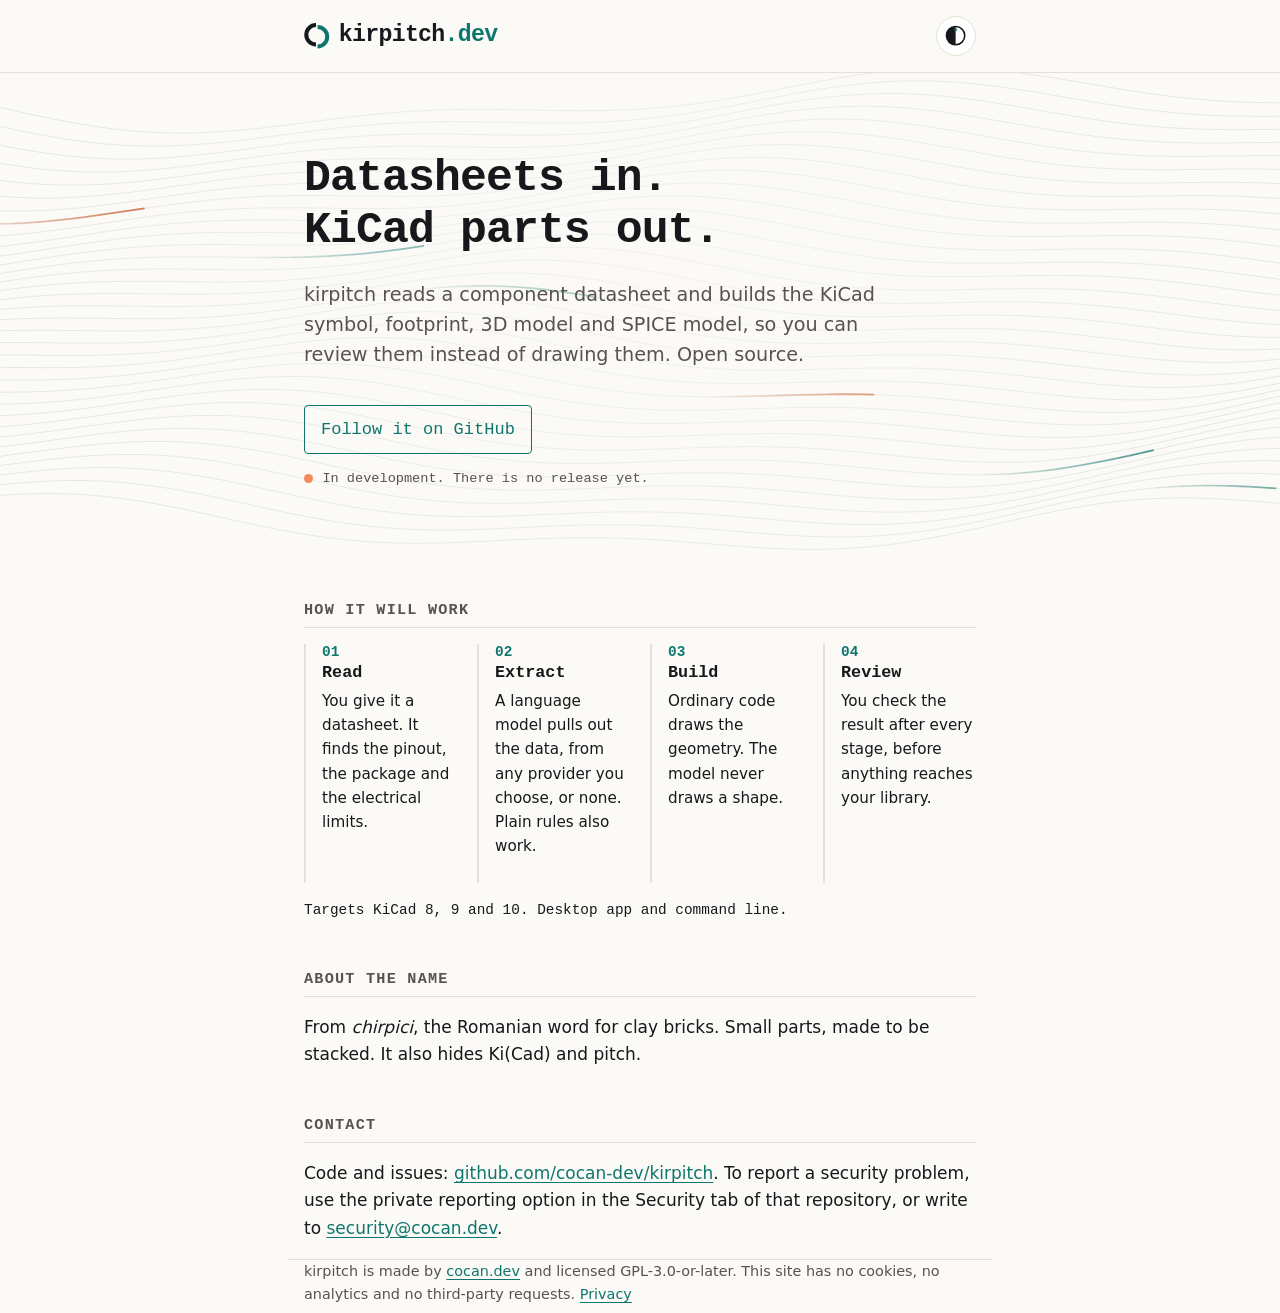
==== commit 22c9a7fe: "Social preview v2: tagline on one line, new file name to refresh caches" ====
--- a/index.html
+++ b/index.html
@@ -11,7 +11,7 @@
   <meta property="og:url" content="https://kirpitch.dev/">
   <meta property="og:title" content="kirpitch.dev: datasheets in, KiCad parts out">
   <meta property="og:description" content="kirpitch turns component datasheets into reviewed KiCad parts. Open source, in development.">
-  <meta property="og:image" content="https://kirpitch.dev/social.png">
+  <meta property="og:image" content="https://kirpitch.dev/social-v2.png">
   <meta property="og:image:width" content="1200">
   <meta property="og:image:height" content="630">
   <meta property="og:image:alt" content="The kirpitch.dev mark and the line: Datasheets in. KiCad parts out.">
